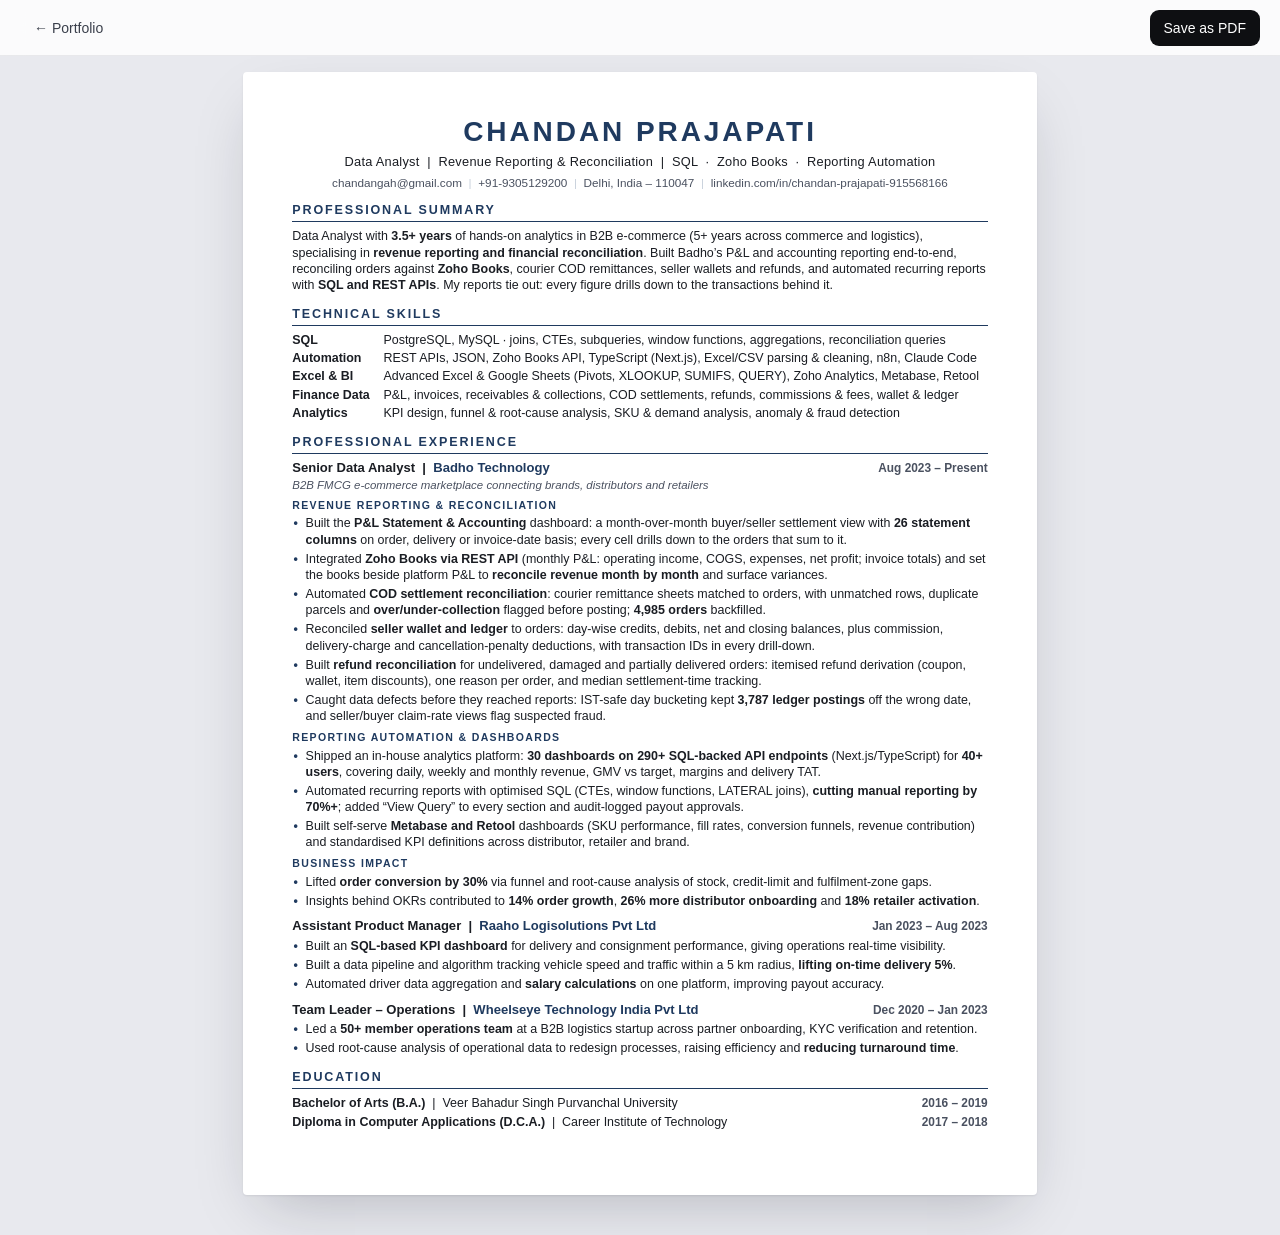
==== resume.html @ 9d11ee42 "Portfolio: dashboards built from scratch Static site (HTML, CSS, vanilla JS) with an interactive das" ====
<!doctype html>
<html lang="en">
<head>
<meta charset="utf-8">
<meta name="viewport" content="width=device-width, initial-scale=1">
<title>Chandan Prajapati — Resume</title>
<meta name="description" content="Resume of Chandan Prajapati, Senior Data Analyst: revenue reporting, reconciliation and dashboards built from scratch.">
<link rel="icon" href="assets/favicon.svg" type="image/svg+xml">
<style>
  @page { size: A4; margin: 0; }
  :root { --ink: #1a1d23; --muted: #4a5160; --accent: #1f3a5f; --rule: #c9d1dc; }
  * { box-sizing: border-box; }
  html, body { margin: 0; padding: 0; }
  body {
    font-family: "Helvetica Neue", Helvetica, Arial, sans-serif;
    font-size: 9.35pt; line-height: 1.3; color: var(--ink);
    -webkit-print-color-adjust: exact; print-color-adjust: exact;
  }
  .page { width: 210mm; min-height: 297mm; padding: 11mm 13mm 9mm; background: #fff; }
  a { color: inherit; text-decoration: none; }

  header { text-align: center; margin-bottom: 7pt; }
  h1 { margin: 0; font-size: 21pt; font-weight: 700; letter-spacing: 2.2pt; color: var(--accent); }
  .headline { margin-top: 3pt; font-size: 9.6pt; font-weight: 500; letter-spacing: 0.2pt; }
  .contact { margin-top: 3pt; font-size: 8.8pt; color: var(--muted); }
  .contact .sep { margin: 0 5pt; color: var(--rule); }

  h2 { margin: 9.5pt 0 4.5pt; padding-bottom: 2pt; font-size: 9.4pt; font-weight: 700; letter-spacing: 1.4pt; text-transform: uppercase; color: var(--accent); border-bottom: 0.9pt solid var(--accent); }
  p.summary { margin: 0; }
  .skills { display: grid; grid-template-columns: 22mm 1fr; row-gap: 1.6pt; column-gap: 6pt; margin: 0; }
  .skills dt { font-weight: 700; }
  .skills dd { margin: 0; }
  .role { margin-top: 7pt; }
  .role:first-of-type { margin-top: 0; }
  .role-head { display: flex; justify-content: space-between; align-items: baseline; gap: 8pt; }
  .role-title { font-weight: 700; font-size: 9.8pt; }
  .role-title .org { color: var(--accent); }
  .dates { font-weight: 600; font-size: 8.9pt; color: var(--muted); white-space: nowrap; }
  .role-sub { font-size: 8.6pt; font-style: italic; color: var(--muted); margin-top: 0.5pt; }
  .group { margin: 5pt 0 1.8pt; font-size: 7.9pt; font-weight: 700; letter-spacing: 1pt; text-transform: uppercase; color: var(--accent); }
  ul { margin: 2pt 0 0; padding: 0; list-style: none; }
  li { position: relative; padding-left: 10pt; margin-bottom: 2.2pt; }
  li::before { content: "•"; position: absolute; left: 1pt; color: var(--accent); font-weight: 700; }
  b { font-weight: 700; }
  .edu { display: flex; justify-content: space-between; align-items: baseline; gap: 8pt; margin-bottom: 1.5pt; }

  /* Screen only: a toolbar and a centred sheet */
  .bar { display: none; }
  @media screen {
    body { background: #e8e9ee; padding: 72px 16px 40px; }
    .page { margin: 0 auto; box-shadow: 0 1px 2px rgba(20, 24, 40, .08), 0 24px 60px -20px rgba(20, 24, 40, .25); border-radius: 4px; }
    .bar {
      display: flex; justify-content: space-between; align-items: center; gap: 12px;
      position: fixed; top: 0; left: 0; right: 0; z-index: 10; height: 56px; padding: 0 20px;
      background: rgba(255, 255, 255, .82); backdrop-filter: blur(12px); -webkit-backdrop-filter: blur(12px);
      border-bottom: 1px solid rgba(20, 24, 40, .08);
      font: 500 14px/1 -apple-system, BlinkMacSystemFont, "Segoe UI", Roboto, sans-serif;
    }
    .bar a, .bar button { display: inline-flex; align-items: center; gap: 8px; height: 36px; padding: 0 14px; border-radius: 9px; font: inherit; cursor: pointer; transition: transform .16s cubic-bezier(.23, 1, .32, 1), background-color .16s ease; }
    .bar a { color: #3a3f4b; }
    .bar a:hover { background: rgba(20, 24, 40, .06); }
    .bar button { border: 0; background: #0e0f12; color: #fff; }
    .bar button:hover { opacity: .9; }
    .bar a:active, .bar button:active { transform: scale(.97); }
    .bar :focus-visible { outline: 2px solid #5b57ea; outline-offset: 2px; }
  }
  @media screen and (max-width: 820px) {
    body { padding: 68px 0 0; background: #fff; font-size: 10.5pt; }
    .page { width: auto; min-height: 0; padding: 20px 18px 36px; box-shadow: none; border-radius: 0; }
    h1 { font-size: 20pt; letter-spacing: 1.5pt; }
    .contact .sep { display: none; }
    .contact a, .contact span.item { display: block; margin-top: 2pt; }
    .skills { grid-template-columns: 1fr; }
    .skills dd { margin-bottom: 4pt; }
    .role-head, .edu { flex-wrap: wrap; }
  }
  @media print { body { background: #fff; padding: 0; } .page { box-shadow: none; margin: 0; } }
</style>
</head>
<body>
<nav class="bar" aria-label="Resume actions">
  <a href="./">← Portfolio</a>
  <button type="button" onclick="window.print()">Save as PDF</button>
</nav>

<main class="page">

  <header>
    <h1>CHANDAN PRAJAPATI</h1>
    <div class="headline">Data Analyst &nbsp;|&nbsp; Revenue Reporting &amp; Reconciliation &nbsp;|&nbsp; SQL &nbsp;·&nbsp; Zoho Books &nbsp;·&nbsp; Reporting Automation</div>
    <div class="contact">
      <a href="mailto:chandangah@gmail.com">chandangah@gmail.com</a><span class="sep">|</span><a href="tel:+919305129200">+91-9305129200</a><span class="sep">|</span><span class="item">Delhi, India – 110047</span><span class="sep">|</span><a href="https://www.linkedin.com/in/chandan-prajapati-915568166/">linkedin.com/in/chandan-prajapati-915568166</a>
    </div>
  </header>

  <h2>Professional Summary</h2>
  <p class="summary">
    Data Analyst with <b>3.5+ years</b> of hands-on analytics in B2B e-commerce (5+ years across commerce and logistics), specialising in
    <b>revenue reporting and financial reconciliation</b>. Built Badho’s P&amp;L and accounting reporting end-to-end, reconciling orders against
    <b>Zoho Books</b>, courier COD remittances, seller wallets and refunds, and automated recurring reports with <b>SQL and REST APIs</b>.
    My reports tie out: every figure drills down to the transactions behind it.
  </p>

  <h2>Technical Skills</h2>
  <dl class="skills">
    <dt>SQL</dt>
    <dd>PostgreSQL, MySQL · joins, CTEs, subqueries, window functions, aggregations, reconciliation queries</dd>
    <dt>Automation</dt>
    <dd>REST APIs, JSON, Zoho Books API, TypeScript (Next.js), Excel/CSV parsing &amp; cleaning, n8n, Claude Code</dd>
    <dt>Excel &amp; BI</dt>
    <dd>Advanced Excel &amp; Google Sheets (Pivots, XLOOKUP, SUMIFS, QUERY), Zoho Analytics, Metabase, Retool</dd>
    <dt>Finance Data</dt>
    <dd>P&amp;L, invoices, receivables &amp; collections, COD settlements, refunds, commissions &amp; fees, wallet &amp; ledger</dd>
    <dt>Analytics</dt>
    <dd>KPI design, funnel &amp; root-cause analysis, SKU &amp; demand analysis, anomaly &amp; fraud detection</dd>
  </dl>

  <h2>Professional Experience</h2>

  <div class="role">
    <div class="role-head">
      <div class="role-title">Senior Data Analyst &nbsp;|&nbsp; <span class="org">Badho Technology</span></div>
      <div class="dates">Aug 2023 – Present</div>
    </div>
    <div class="role-sub">B2B FMCG e-commerce marketplace connecting brands, distributors and retailers</div>

    <div class="group">Revenue Reporting &amp; Reconciliation</div>
    <ul>
      <li>Built the <b>P&amp;L Statement &amp; Accounting</b> dashboard: a month-over-month buyer/seller settlement view with <b>26 statement columns</b> on order, delivery or invoice-date basis; every cell drills down to the orders that sum to it.</li>
      <li>Integrated <b>Zoho Books via REST API</b> (monthly P&amp;L: operating income, COGS, expenses, net profit; invoice totals) and set the books beside platform P&amp;L to <b>reconcile revenue month by month</b> and surface variances.</li>
      <li>Automated <b>COD settlement reconciliation</b>: courier remittance sheets matched to orders, with unmatched rows, duplicate parcels and <b>over/under-collection</b> flagged before posting; <b>4,985 orders</b> backfilled.</li>
      <li>Reconciled <b>seller wallet and ledger</b> to orders: day-wise credits, debits, net and closing balances, plus commission, delivery-charge and cancellation-penalty deductions, with transaction IDs in every drill-down.</li>
      <li>Built <b>refund reconciliation</b> for undelivered, damaged and partially delivered orders: itemised refund derivation (coupon, wallet, item discounts), one reason per order, and median settlement-time tracking.</li>
      <li>Caught data defects before they reached reports: IST-safe day bucketing kept <b>3,787 ledger postings</b> off the wrong date, and seller/buyer claim-rate views flag suspected fraud.</li>
    </ul>

    <div class="group">Reporting Automation &amp; Dashboards</div>
    <ul>
      <li>Shipped an in-house analytics platform: <b>30 dashboards on 290+ SQL-backed API endpoints</b> (Next.js/TypeScript) for <b>40+ users</b>, covering daily, weekly and monthly revenue, GMV vs target, margins and delivery TAT.</li>
      <li>Automated recurring reports with optimised SQL (CTEs, window functions, LATERAL joins), <b>cutting manual reporting by 70%+</b>; added “View Query” to every section and audit-logged payout approvals.</li>
      <li>Built self-serve <b>Metabase and Retool</b> dashboards (SKU performance, fill rates, conversion funnels, revenue contribution) and standardised KPI definitions across distributor, retailer and brand.</li>
    </ul>

    <div class="group">Business Impact</div>
    <ul>
      <li>Lifted <b>order conversion by 30%</b> via funnel and root-cause analysis of stock, credit-limit and fulfilment-zone gaps.</li>
      <li>Insights behind OKRs contributed to <b>14% order growth</b>, <b>26% more distributor onboarding</b> and <b>18% retailer activation</b>.</li>
    </ul>
  </div>

  <div class="role">
    <div class="role-head">
      <div class="role-title">Assistant Product Manager &nbsp;|&nbsp; <span class="org">Raaho Logisolutions Pvt Ltd</span></div>
      <div class="dates">Jan 2023 – Aug 2023</div>
    </div>
    <ul>
      <li>Built an <b>SQL-based KPI dashboard</b> for delivery and consignment performance, giving operations real-time visibility.</li>
      <li>Built a data pipeline and algorithm tracking vehicle speed and traffic within a 5 km radius, <b>lifting on-time delivery 5%</b>.</li>
      <li>Automated driver data aggregation and <b>salary calculations</b> on one platform, improving payout accuracy.</li>
    </ul>
  </div>

  <div class="role">
    <div class="role-head">
      <div class="role-title">Team Leader – Operations &nbsp;|&nbsp; <span class="org">Wheelseye Technology India Pvt Ltd</span></div>
      <div class="dates">Dec 2020 – Jan 2023</div>
    </div>
    <ul>
      <li>Led a <b>50+ member operations team</b> at a B2B logistics startup across partner onboarding, KYC verification and retention.</li>
      <li>Used root-cause analysis of operational data to redesign processes, raising efficiency and <b>reducing turnaround time</b>.</li>
    </ul>
  </div>

  <h2>Education</h2>
  <div class="edu"><div><b>Bachelor of Arts (B.A.)</b> &nbsp;|&nbsp; Veer Bahadur Singh Purvanchal University</div><div class="dates">2016 – 2019</div></div>
  <div class="edu"><div><b>Diploma in Computer Applications (D.C.A.)</b> &nbsp;|&nbsp; Career Institute of Technology</div><div class="dates">2017 – 2018</div></div>

</main>
</body>
</html>
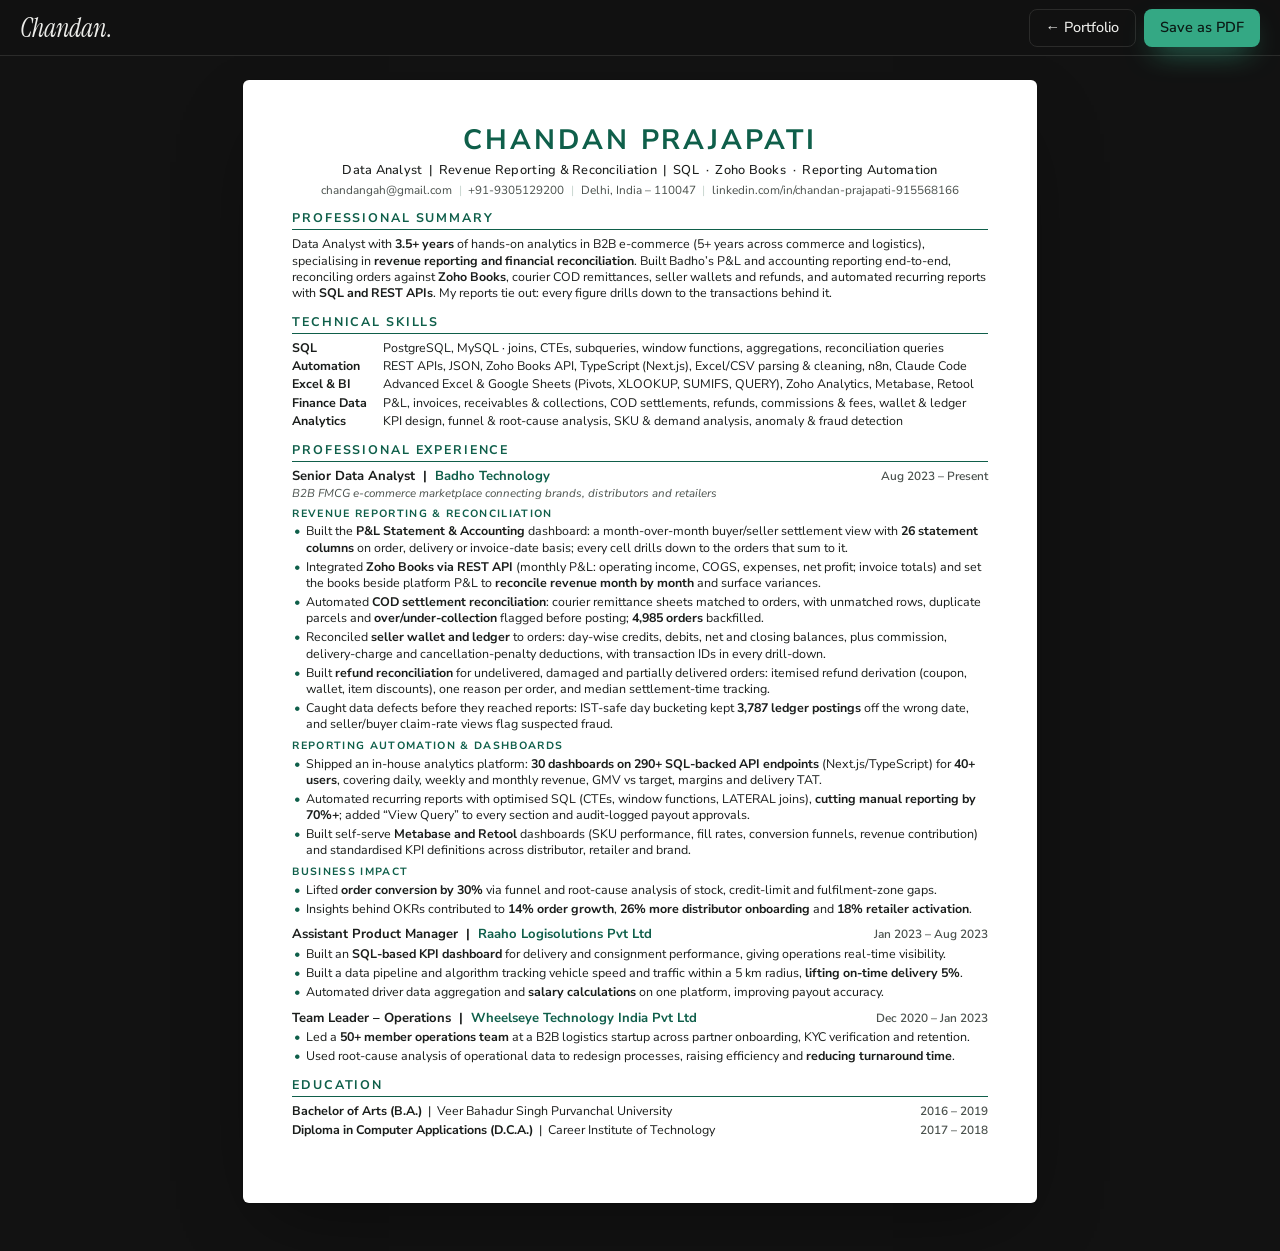
==== commit d7c50444: "Portfolio: redesign in the dark, green-accent editorial style Rebuilds the site around the layout th" ====
--- a/resume.html
+++ b/resume.html
@@ -5,14 +5,25 @@
 <meta name="viewport" content="width=device-width, initial-scale=1">
 <title>Chandan Prajapati — Resume</title>
 <meta name="description" content="Resume of Chandan Prajapati, Senior Data Analyst: revenue reporting, reconciliation and dashboards built from scratch.">
-<link rel="icon" href="assets/favicon.svg" type="image/svg+xml">
+<link rel="icon" href="favicon.svg" type="image/svg+xml">
+<script>
+  (function () {
+    var t = null;
+    try { t = localStorage.getItem("theme"); } catch (e) {}
+    document.documentElement.dataset.theme = t === "light" ? "light" : "dark";
+  })();
+</script>
+<link rel="preconnect" href="https://fonts.googleapis.com">
+<link rel="preconnect" href="https://fonts.gstatic.com" crossorigin>
+<link rel="stylesheet" href="https://fonts.googleapis.com/css2?family=Instrument+Serif:ital@1&amp;family=Nunito+Sans:wght@400;500;600;700;800&amp;display=swap">
 <style>
   @page { size: A4; margin: 0; }
-  :root { --ink: #1a1d23; --muted: #4a5160; --accent: #1f3a5f; --rule: #c9d1dc; }
+  :root { --ink: #1a1d1b; --muted: #4a514d; --accent: #0f5f4a; --rule: #c7d6cf; --page-bg: #f3eee4; --bar-bg: rgba(243, 238, 228, .84); --bar-ink: #1f1c18; --bar-line: #e1d9c9; }
+  :root[data-theme="dark"] { --page-bg: #121212; --bar-bg: rgba(18, 18, 18, .84); --bar-ink: #ededea; --bar-line: #2b2b2a; }
   * { box-sizing: border-box; }
   html, body { margin: 0; padding: 0; }
   body {
-    font-family: "Helvetica Neue", Helvetica, Arial, sans-serif;
+    font-family: "Nunito Sans", "Helvetica Neue", Helvetica, Arial, sans-serif;
     font-size: 9.35pt; line-height: 1.3; color: var(--ink);
     -webkit-print-color-adjust: exact; print-color-adjust: exact;
   }
@@ -47,22 +58,24 @@
   /* Screen only: a toolbar and a centred sheet */
   .bar { display: none; }
   @media screen {
-    body { background: #e8e9ee; padding: 72px 16px 40px; }
-    .page { margin: 0 auto; box-shadow: 0 1px 2px rgba(20, 24, 40, .08), 0 24px 60px -20px rgba(20, 24, 40, .25); border-radius: 4px; }
+    body { background: var(--page-bg); padding: 80px 16px 48px; }
+    .page { margin: 0 auto; box-shadow: 0 1px 2px rgba(0, 0, 0, .12), 0 30px 80px -24px rgba(0, 0, 0, .45); border-radius: 6px; }
     .bar {
       display: flex; justify-content: space-between; align-items: center; gap: 12px;
-      position: fixed; top: 0; left: 0; right: 0; z-index: 10; height: 56px; padding: 0 20px;
-      background: rgba(255, 255, 255, .82); backdrop-filter: blur(12px); -webkit-backdrop-filter: blur(12px);
-      border-bottom: 1px solid rgba(20, 24, 40, .08);
-      font: 500 14px/1 -apple-system, BlinkMacSystemFont, "Segoe UI", Roboto, sans-serif;
+      position: fixed; top: 0; left: 0; right: 0; z-index: 10; height: 56px; padding: 0 max(20px, calc((100vw - 1240px) / 2));
+      background: var(--bar-bg); backdrop-filter: blur(14px); -webkit-backdrop-filter: blur(14px);
+      border-bottom: 1px solid var(--bar-line); color: var(--bar-ink);
+      font: 500 14.5px/1 "Nunito Sans", -apple-system, BlinkMacSystemFont, "Segoe UI", sans-serif;
     }
-    .bar a, .bar button { display: inline-flex; align-items: center; gap: 8px; height: 36px; padding: 0 14px; border-radius: 9px; font: inherit; cursor: pointer; transition: transform .16s cubic-bezier(.23, 1, .32, 1), background-color .16s ease; }
-    .bar a { color: #3a3f4b; }
-    .bar a:hover { background: rgba(20, 24, 40, .06); }
-    .bar button { border: 0; background: #0e0f12; color: #fff; }
-    .bar button:hover { opacity: .9; }
+    .bar .logo { font: italic 400 26px/1 "Instrument Serif", Georgia, serif; letter-spacing: -.005em; }
+    .bar .acts { display: flex; align-items: center; gap: 8px; }
+    .bar a.lnk, .bar button { display: inline-flex; align-items: center; gap: 8px; height: 38px; padding: 0 16px; border-radius: 8px; font: inherit; cursor: pointer; transition: transform .16s cubic-bezier(.23, 1, .32, 1), filter .2s ease, border-color .2s ease; }
+    .bar a.lnk { border: 1px solid var(--bar-line); }
+    .bar a.lnk:hover { border-color: #72726e; }
+    .bar button { border: 0; background: #34a884; color: #0b1a15; font-weight: 600; box-shadow: 0 12px 30px -12px #34a884; }
+    .bar button:hover { filter: brightness(1.07); }
     .bar a:active, .bar button:active { transform: scale(.97); }
-    .bar :focus-visible { outline: 2px solid #5b57ea; outline-offset: 2px; }
+    .bar :focus-visible { outline: 2px solid #34a884; outline-offset: 2px; }
   }
   @media screen and (max-width: 820px) {
     body { padding: 68px 0 0; background: #fff; font-size: 10.5pt; }
@@ -79,8 +92,11 @@
 </head>
 <body>
 <nav class="bar" aria-label="Resume actions">
-  <a href="./">← Portfolio</a>
-  <button type="button" onclick="window.print()">Save as PDF</button>
+  <a class="logo" href="index.html">Chandan.</a>
+  <div class="acts">
+    <a class="lnk" href="index.html">← Portfolio</a>
+    <button type="button" onclick="window.print()">Save as PDF</button>
+  </div>
 </nav>
 
 <main class="page">
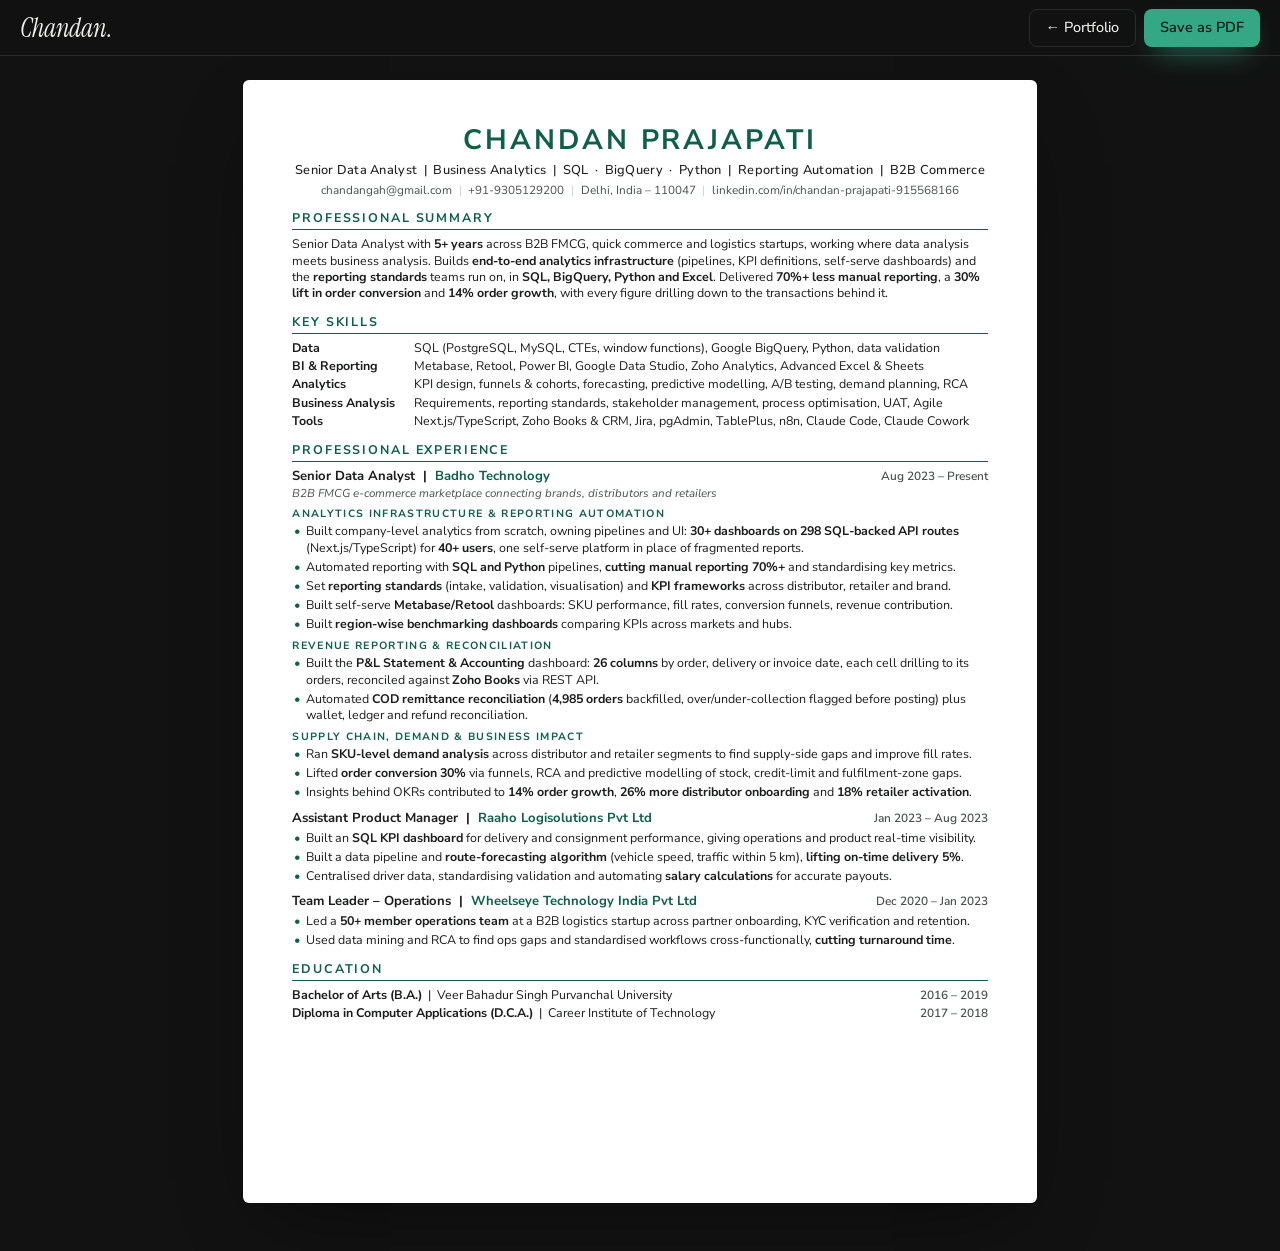
==== commit 8eef3588: "Portfolio: merge the Data Analyst and Business Analyst resumes The home page and the web resume now " ====
--- a/resume.html
+++ b/resume.html
@@ -4,7 +4,7 @@
 <meta charset="utf-8">
 <meta name="viewport" content="width=device-width, initial-scale=1">
 <title>Chandan Prajapati — Resume</title>
-<meta name="description" content="Resume of Chandan Prajapati, Senior Data Analyst: revenue reporting, reconciliation and dashboards built from scratch.">
+<meta name="description" content="Resume of Chandan Prajapati, Senior Data Analyst: SQL, BigQuery and Python analytics, self-serve dashboards, reporting automation and reconciliation in B2B commerce.">
 <link rel="icon" href="favicon.svg" type="image/svg+xml">
 <script>
   (function () {
@@ -38,7 +38,7 @@
 
   h2 { margin: 9.5pt 0 4.5pt; padding-bottom: 2pt; font-size: 9.4pt; font-weight: 700; letter-spacing: 1.4pt; text-transform: uppercase; color: var(--accent); border-bottom: 0.9pt solid var(--accent); }
   p.summary { margin: 0; }
-  .skills { display: grid; grid-template-columns: 22mm 1fr; row-gap: 1.6pt; column-gap: 6pt; margin: 0; }
+  .skills { display: grid; grid-template-columns: 30mm 1fr; row-gap: 1.6pt; column-gap: 6pt; margin: 0; }
   .skills dt { font-weight: 700; }
   .skills dd { margin: 0; }
   .role { margin-top: 7pt; }
@@ -103,7 +103,7 @@
 
   <header>
     <h1>CHANDAN PRAJAPATI</h1>
-    <div class="headline">Data Analyst &nbsp;|&nbsp; Revenue Reporting &amp; Reconciliation &nbsp;|&nbsp; SQL &nbsp;·&nbsp; Zoho Books &nbsp;·&nbsp; Reporting Automation</div>
+    <div class="headline">Senior Data Analyst &nbsp;|&nbsp; Business Analytics &nbsp;|&nbsp; SQL &nbsp;·&nbsp; BigQuery &nbsp;·&nbsp; Python &nbsp;|&nbsp; Reporting Automation &nbsp;|&nbsp; B2B Commerce</div>
     <div class="contact">
       <a href="mailto:chandangah@gmail.com">chandangah@gmail.com</a><span class="sep">|</span><a href="tel:+919305129200">+91-9305129200</a><span class="sep">|</span><span class="item">Delhi, India – 110047</span><span class="sep">|</span><a href="https://www.linkedin.com/in/chandan-prajapati-915568166/">linkedin.com/in/chandan-prajapati-915568166</a>
     </div>
@@ -111,24 +111,24 @@
 
   <h2>Professional Summary</h2>
   <p class="summary">
-    Data Analyst with <b>3.5+ years</b> of hands-on analytics in B2B e-commerce (5+ years across commerce and logistics), specialising in
-    <b>revenue reporting and financial reconciliation</b>. Built Badho’s P&amp;L and accounting reporting end-to-end, reconciling orders against
-    <b>Zoho Books</b>, courier COD remittances, seller wallets and refunds, and automated recurring reports with <b>SQL and REST APIs</b>.
-    My reports tie out: every figure drills down to the transactions behind it.
+    Senior Data Analyst with <b>5+ years</b> across B2B FMCG, quick commerce and logistics startups, working where data analysis meets business
+    analysis. Builds <b>end-to-end analytics infrastructure</b> (pipelines, KPI definitions, self-serve dashboards) and the <b>reporting standards</b>
+    teams run on, in <b>SQL, BigQuery, Python and Excel</b>. Delivered <b>70%+ less manual reporting</b>, a <b>30% lift in order conversion</b> and
+    <b>14% order growth</b>, with every figure drilling down to the transactions behind it.
   </p>
 
-  <h2>Technical Skills</h2>
+  <h2>Key Skills</h2>
   <dl class="skills">
-    <dt>SQL</dt>
-    <dd>PostgreSQL, MySQL · joins, CTEs, subqueries, window functions, aggregations, reconciliation queries</dd>
-    <dt>Automation</dt>
-    <dd>REST APIs, JSON, Zoho Books API, TypeScript (Next.js), Excel/CSV parsing &amp; cleaning, n8n, Claude Code</dd>
-    <dt>Excel &amp; BI</dt>
-    <dd>Advanced Excel &amp; Google Sheets (Pivots, XLOOKUP, SUMIFS, QUERY), Zoho Analytics, Metabase, Retool</dd>
-    <dt>Finance Data</dt>
-    <dd>P&amp;L, invoices, receivables &amp; collections, COD settlements, refunds, commissions &amp; fees, wallet &amp; ledger</dd>
+    <dt>Data</dt>
+    <dd>SQL (PostgreSQL, MySQL, CTEs, window functions), Google BigQuery, Python, data validation</dd>
+    <dt>BI &amp; Reporting</dt>
+    <dd>Metabase, Retool, Power BI, Google Data Studio, Zoho Analytics, Advanced Excel &amp; Sheets</dd>
     <dt>Analytics</dt>
-    <dd>KPI design, funnel &amp; root-cause analysis, SKU &amp; demand analysis, anomaly &amp; fraud detection</dd>
+    <dd>KPI design, funnels &amp; cohorts, forecasting, predictive modelling, A/B testing, demand planning, RCA</dd>
+    <dt>Business Analysis</dt>
+    <dd>Requirements, reporting standards, stakeholder management, process optimisation, UAT, Agile</dd>
+    <dt>Tools</dt>
+    <dd>Next.js/TypeScript, Zoho Books &amp; CRM, Jira, pgAdmin, TablePlus, n8n, Claude Code, Claude Cowork</dd>
   </dl>
 
   <h2>Professional Experience</h2>
@@ -140,26 +140,25 @@
     </div>
     <div class="role-sub">B2B FMCG e-commerce marketplace connecting brands, distributors and retailers</div>
 
+    <div class="group">Analytics Infrastructure &amp; Reporting Automation</div>
+    <ul>
+      <li>Built company-level analytics from scratch, owning pipelines and UI: <b>30+ dashboards on 298 SQL-backed API routes</b> (Next.js/TypeScript) for <b>40+ users</b>, one self-serve platform in place of fragmented reports.</li>
+      <li>Automated reporting with <b>SQL and Python</b> pipelines, <b>cutting manual reporting 70%+</b> and standardising key metrics.</li>
+      <li>Set <b>reporting standards</b> (intake, validation, visualisation) and <b>KPI frameworks</b> across distributor, retailer and brand.</li>
+      <li>Built self-serve <b>Metabase/Retool</b> dashboards: SKU performance, fill rates, conversion funnels, revenue contribution.</li>
+      <li>Built <b>region-wise benchmarking dashboards</b> comparing KPIs across markets and hubs.</li>
+    </ul>
+
     <div class="group">Revenue Reporting &amp; Reconciliation</div>
     <ul>
-      <li>Built the <b>P&amp;L Statement &amp; Accounting</b> dashboard: a month-over-month buyer/seller settlement view with <b>26 statement columns</b> on order, delivery or invoice-date basis; every cell drills down to the orders that sum to it.</li>
-      <li>Integrated <b>Zoho Books via REST API</b> (monthly P&amp;L: operating income, COGS, expenses, net profit; invoice totals) and set the books beside platform P&amp;L to <b>reconcile revenue month by month</b> and surface variances.</li>
-      <li>Automated <b>COD settlement reconciliation</b>: courier remittance sheets matched to orders, with unmatched rows, duplicate parcels and <b>over/under-collection</b> flagged before posting; <b>4,985 orders</b> backfilled.</li>
-      <li>Reconciled <b>seller wallet and ledger</b> to orders: day-wise credits, debits, net and closing balances, plus commission, delivery-charge and cancellation-penalty deductions, with transaction IDs in every drill-down.</li>
-      <li>Built <b>refund reconciliation</b> for undelivered, damaged and partially delivered orders: itemised refund derivation (coupon, wallet, item discounts), one reason per order, and median settlement-time tracking.</li>
-      <li>Caught data defects before they reached reports: IST-safe day bucketing kept <b>3,787 ledger postings</b> off the wrong date, and seller/buyer claim-rate views flag suspected fraud.</li>
+      <li>Built the <b>P&amp;L Statement &amp; Accounting</b> dashboard: <b>26 columns</b> by order, delivery or invoice date, each cell drilling to its orders, reconciled against <b>Zoho Books</b> via REST API.</li>
+      <li>Automated <b>COD remittance reconciliation</b> (<b>4,985 orders</b> backfilled, over/under-collection flagged before posting) plus wallet, ledger and refund reconciliation.</li>
     </ul>
 
-    <div class="group">Reporting Automation &amp; Dashboards</div>
+    <div class="group">Supply Chain, Demand &amp; Business Impact</div>
     <ul>
-      <li>Shipped an in-house analytics platform: <b>30 dashboards on 290+ SQL-backed API endpoints</b> (Next.js/TypeScript) for <b>40+ users</b>, covering daily, weekly and monthly revenue, GMV vs target, margins and delivery TAT.</li>
-      <li>Automated recurring reports with optimised SQL (CTEs, window functions, LATERAL joins), <b>cutting manual reporting by 70%+</b>; added “View Query” to every section and audit-logged payout approvals.</li>
-      <li>Built self-serve <b>Metabase and Retool</b> dashboards (SKU performance, fill rates, conversion funnels, revenue contribution) and standardised KPI definitions across distributor, retailer and brand.</li>
-    </ul>
-
-    <div class="group">Business Impact</div>
-    <ul>
-      <li>Lifted <b>order conversion by 30%</b> via funnel and root-cause analysis of stock, credit-limit and fulfilment-zone gaps.</li>
+      <li>Ran <b>SKU-level demand analysis</b> across distributor and retailer segments to find supply-side gaps and improve fill rates.</li>
+      <li>Lifted <b>order conversion 30%</b> via funnels, RCA and predictive modelling of stock, credit-limit and fulfilment-zone gaps.</li>
       <li>Insights behind OKRs contributed to <b>14% order growth</b>, <b>26% more distributor onboarding</b> and <b>18% retailer activation</b>.</li>
     </ul>
   </div>
@@ -170,9 +169,9 @@
       <div class="dates">Jan 2023 – Aug 2023</div>
     </div>
     <ul>
-      <li>Built an <b>SQL-based KPI dashboard</b> for delivery and consignment performance, giving operations real-time visibility.</li>
-      <li>Built a data pipeline and algorithm tracking vehicle speed and traffic within a 5 km radius, <b>lifting on-time delivery 5%</b>.</li>
-      <li>Automated driver data aggregation and <b>salary calculations</b> on one platform, improving payout accuracy.</li>
+      <li>Built an <b>SQL KPI dashboard</b> for delivery and consignment performance, giving operations and product real-time visibility.</li>
+      <li>Built a data pipeline and <b>route-forecasting algorithm</b> (vehicle speed, traffic within 5 km), <b>lifting on-time delivery 5%</b>.</li>
+      <li>Centralised driver data, standardising validation and automating <b>salary calculations</b> for accurate payouts.</li>
     </ul>
   </div>
 
@@ -183,7 +182,7 @@
     </div>
     <ul>
       <li>Led a <b>50+ member operations team</b> at a B2B logistics startup across partner onboarding, KYC verification and retention.</li>
-      <li>Used root-cause analysis of operational data to redesign processes, raising efficiency and <b>reducing turnaround time</b>.</li>
+      <li>Used data mining and RCA to find ops gaps and standardised workflows cross-functionally, <b>cutting turnaround time</b>.</li>
     </ul>
   </div>
 
